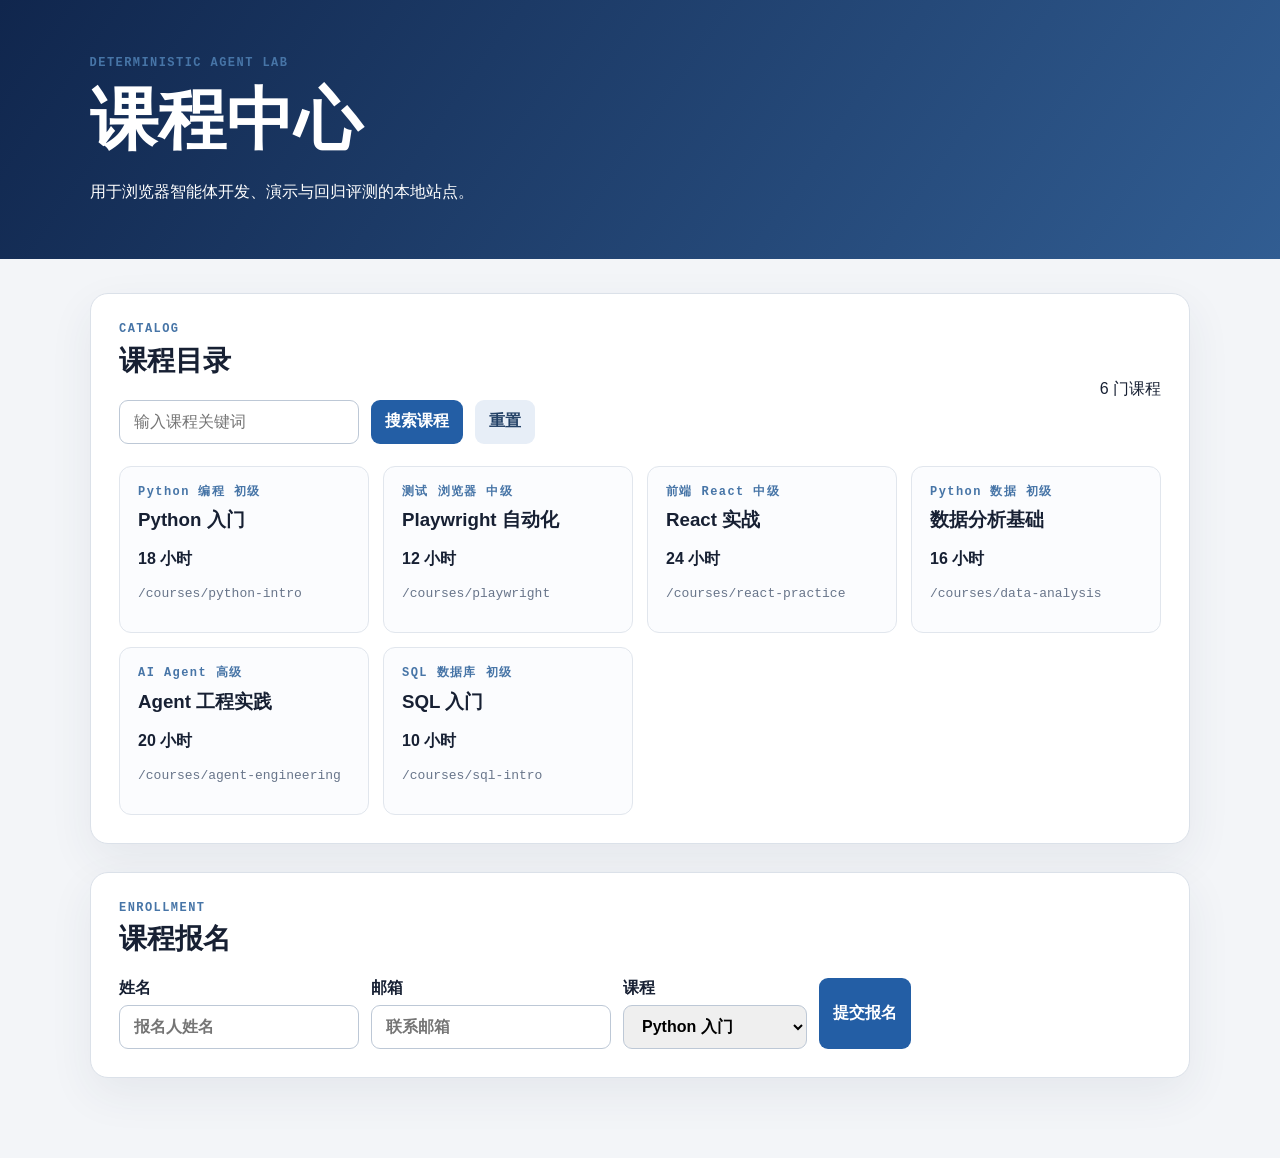
==== demo_site/index.html @ 0004a2ac "feat: add deterministic browser agent evaluation" ====
<!doctype html>
<html lang="zh-CN">
<head>
  <meta charset="utf-8"><meta name="viewport" content="width=device-width, initial-scale=1">
  <title>BrowserAgent 课程中心</title><link rel="stylesheet" href="styles.css">
</head>
<body>
  <header><p class="eyebrow">DETERMINISTIC AGENT LAB</p><h1>课程中心</h1><p>用于浏览器智能体开发、演示与回归评测的本地站点。</p></header>
  <main>
    <section aria-labelledby="catalog-title">
      <div class="section-heading"><div><p class="eyebrow">CATALOG</p><h2 id="catalog-title">课程目录</h2></div><span id="course-count"></span></div>
      <div class="search-row"><input id="course-query" placeholder="输入课程关键词" aria-label="课程关键词"><button id="search-button" type="button">搜索课程</button><button id="reset-button" class="secondary" type="button">重置</button></div>
      <div id="course-list" class="course-grid" aria-live="polite"></div>
    </section>
    <section aria-labelledby="signup-title">
      <p class="eyebrow">ENROLLMENT</p><h2 id="signup-title">课程报名</h2>
      <form id="signup-form"><label>姓名<input id="signup-name" placeholder="报名人姓名" required></label><label>邮箱<input id="signup-email" type="email" placeholder="联系邮箱" required></label><label>课程<select id="signup-course" aria-label="报名课程"></select></label><button type="submit">提交报名</button></form>
      <div id="receipt" class="receipt" aria-live="polite" hidden></div>
    </section>
  </main><script src="app.js"></script>
</body></html>
---- demo_site/styles.css ----
:root { color-scheme: light; font-family: Inter, "Microsoft YaHei", sans-serif; color: #172033; background: #f3f5f8; }
* { box-sizing: border-box; } body { margin: 0; }
header { padding: 56px max(7vw, 24px) 40px; color: white; background: linear-gradient(125deg, #10264d, #315d92); } header h1 { margin: 4px 0; font-size: clamp(36px, 6vw, 68px); }
main { width: min(1100px, 92vw); margin: 34px auto 80px; display: grid; gap: 28px; }
section { padding: 28px; border: 1px solid #dbe1e9; border-radius: 18px; background: white; box-shadow: 0 16px 45px #24365312; }
.section-heading { display: flex; align-items: end; justify-content: space-between; } .eyebrow { margin: 0 0 5px; color: #4775a7; font: 700 12px/1.2 monospace; letter-spacing: .12em; } h2 { margin: 0 0 20px; font-size: 28px; }
.search-row, form { display: flex; flex-wrap: wrap; gap: 12px; } input, select, button { min-height: 44px; border-radius: 9px; border: 1px solid #bdc8d6; padding: 0 14px; font: inherit; } input { min-width: 240px; } button { color: white; background: #235ea5; border: 0; font-weight: 700; cursor: pointer; } button.secondary { color: #244267; background: #e7eef7; }
.course-grid { margin-top: 22px; display: grid; grid-template-columns: repeat(auto-fit, minmax(225px, 1fr)); gap: 14px; } .course-card { padding: 18px; border: 1px solid #e1e6ed; border-radius: 12px; background: #fbfcfe; } .course-card h3 { margin: 8px 0; } .path { color: #68758a; font-family: monospace; }
label { display: grid; gap: 6px; font-weight: 700; } .receipt { margin-top: 18px; padding: 16px; border-radius: 10px; color: #155c3b; background: #e6f7ed; font-weight: 700; }
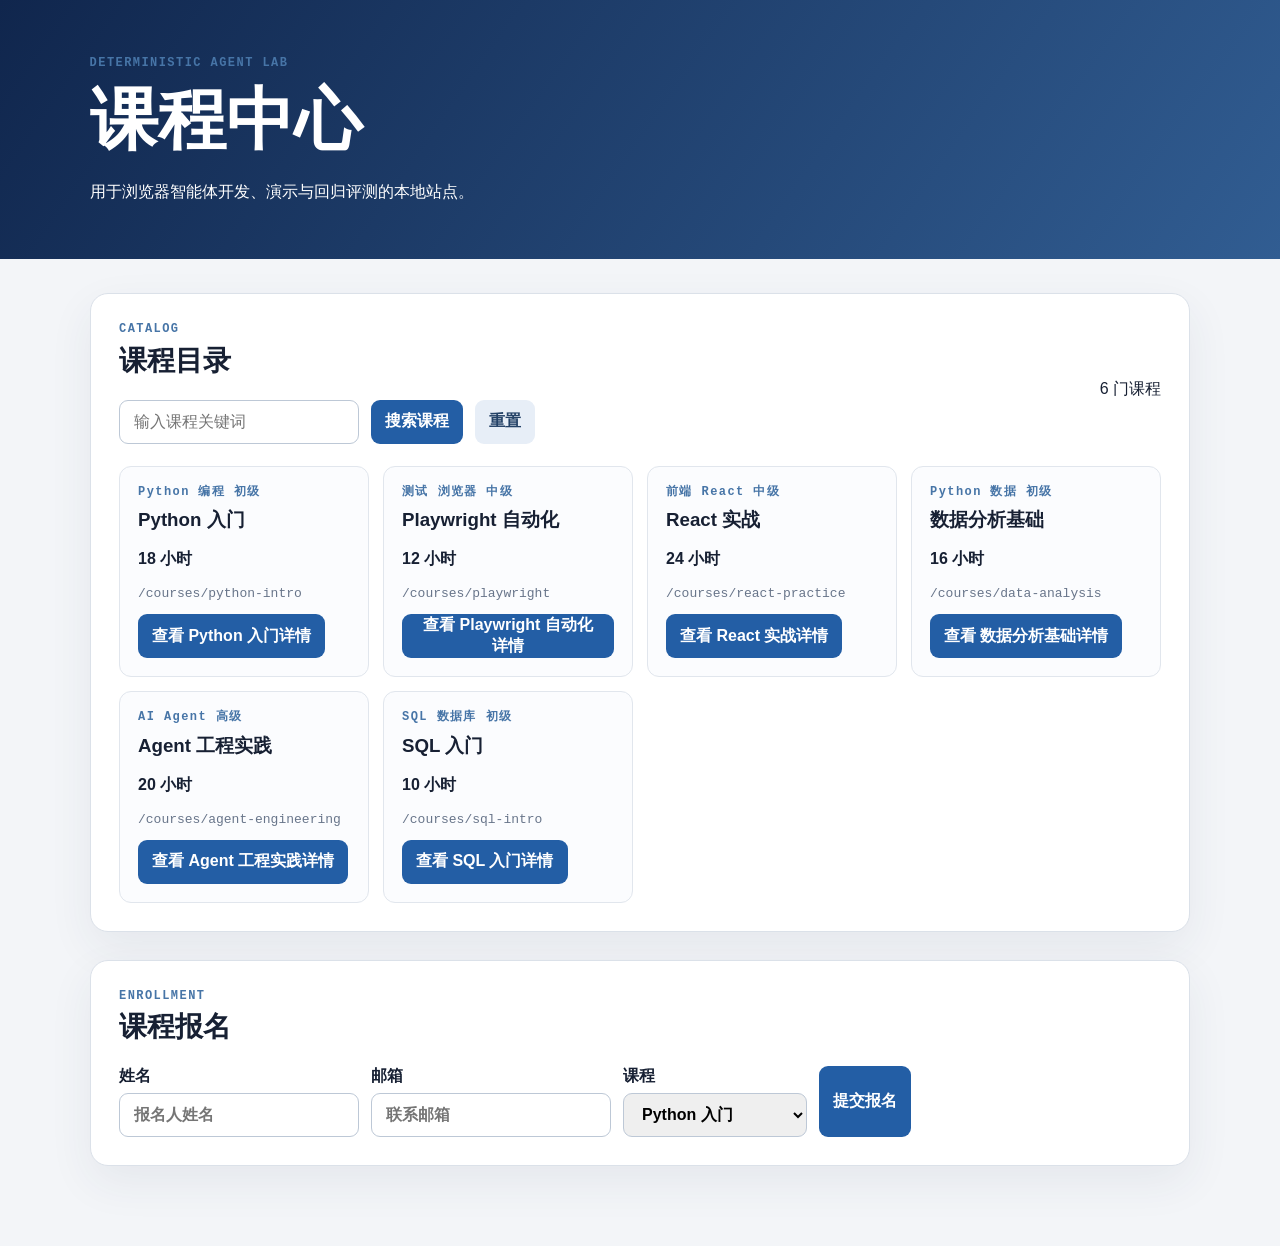
==== commit bc1ec9c2: "docs: document verified BrowserAgent capabilities" ====
--- a/demo_site/index.html
+++ b/demo_site/index.html
@@ -11,6 +11,7 @@
       <div class="section-heading"><div><p class="eyebrow">CATALOG</p><h2 id="catalog-title">课程目录</h2></div><span id="course-count"></span></div>
       <div class="search-row"><input id="course-query" placeholder="输入课程关键词" aria-label="课程关键词"><button id="search-button" type="button">搜索课程</button><button id="reset-button" class="secondary" type="button">重置</button></div>
       <div id="course-list" class="course-grid" aria-live="polite"></div>
+      <div id="course-detail" class="course-detail" aria-live="polite" hidden></div>
     </section>
     <section aria-labelledby="signup-title">
       <p class="eyebrow">ENROLLMENT</p><h2 id="signup-title">课程报名</h2>
--- a/demo_site/styles.css
+++ b/demo_site/styles.css
@@ -6,4 +6,4 @@
 .section-heading { display: flex; align-items: end; justify-content: space-between; } .eyebrow { margin: 0 0 5px; color: #4775a7; font: 700 12px/1.2 monospace; letter-spacing: .12em; } h2 { margin: 0 0 20px; font-size: 28px; }
 .search-row, form { display: flex; flex-wrap: wrap; gap: 12px; } input, select, button { min-height: 44px; border-radius: 9px; border: 1px solid #bdc8d6; padding: 0 14px; font: inherit; } input { min-width: 240px; } button { color: white; background: #235ea5; border: 0; font-weight: 700; cursor: pointer; } button.secondary { color: #244267; background: #e7eef7; }
 .course-grid { margin-top: 22px; display: grid; grid-template-columns: repeat(auto-fit, minmax(225px, 1fr)); gap: 14px; } .course-card { padding: 18px; border: 1px solid #e1e6ed; border-radius: 12px; background: #fbfcfe; } .course-card h3 { margin: 8px 0; } .path { color: #68758a; font-family: monospace; }
-label { display: grid; gap: 6px; font-weight: 700; } .receipt { margin-top: 18px; padding: 16px; border-radius: 10px; color: #155c3b; background: #e6f7ed; font-weight: 700; }
+label { display: grid; gap: 6px; font-weight: 700; } .receipt, .course-detail { margin-top: 18px; padding: 16px; border-radius: 10px; color: #155c3b; background: #e6f7ed; font-weight: 700; }
